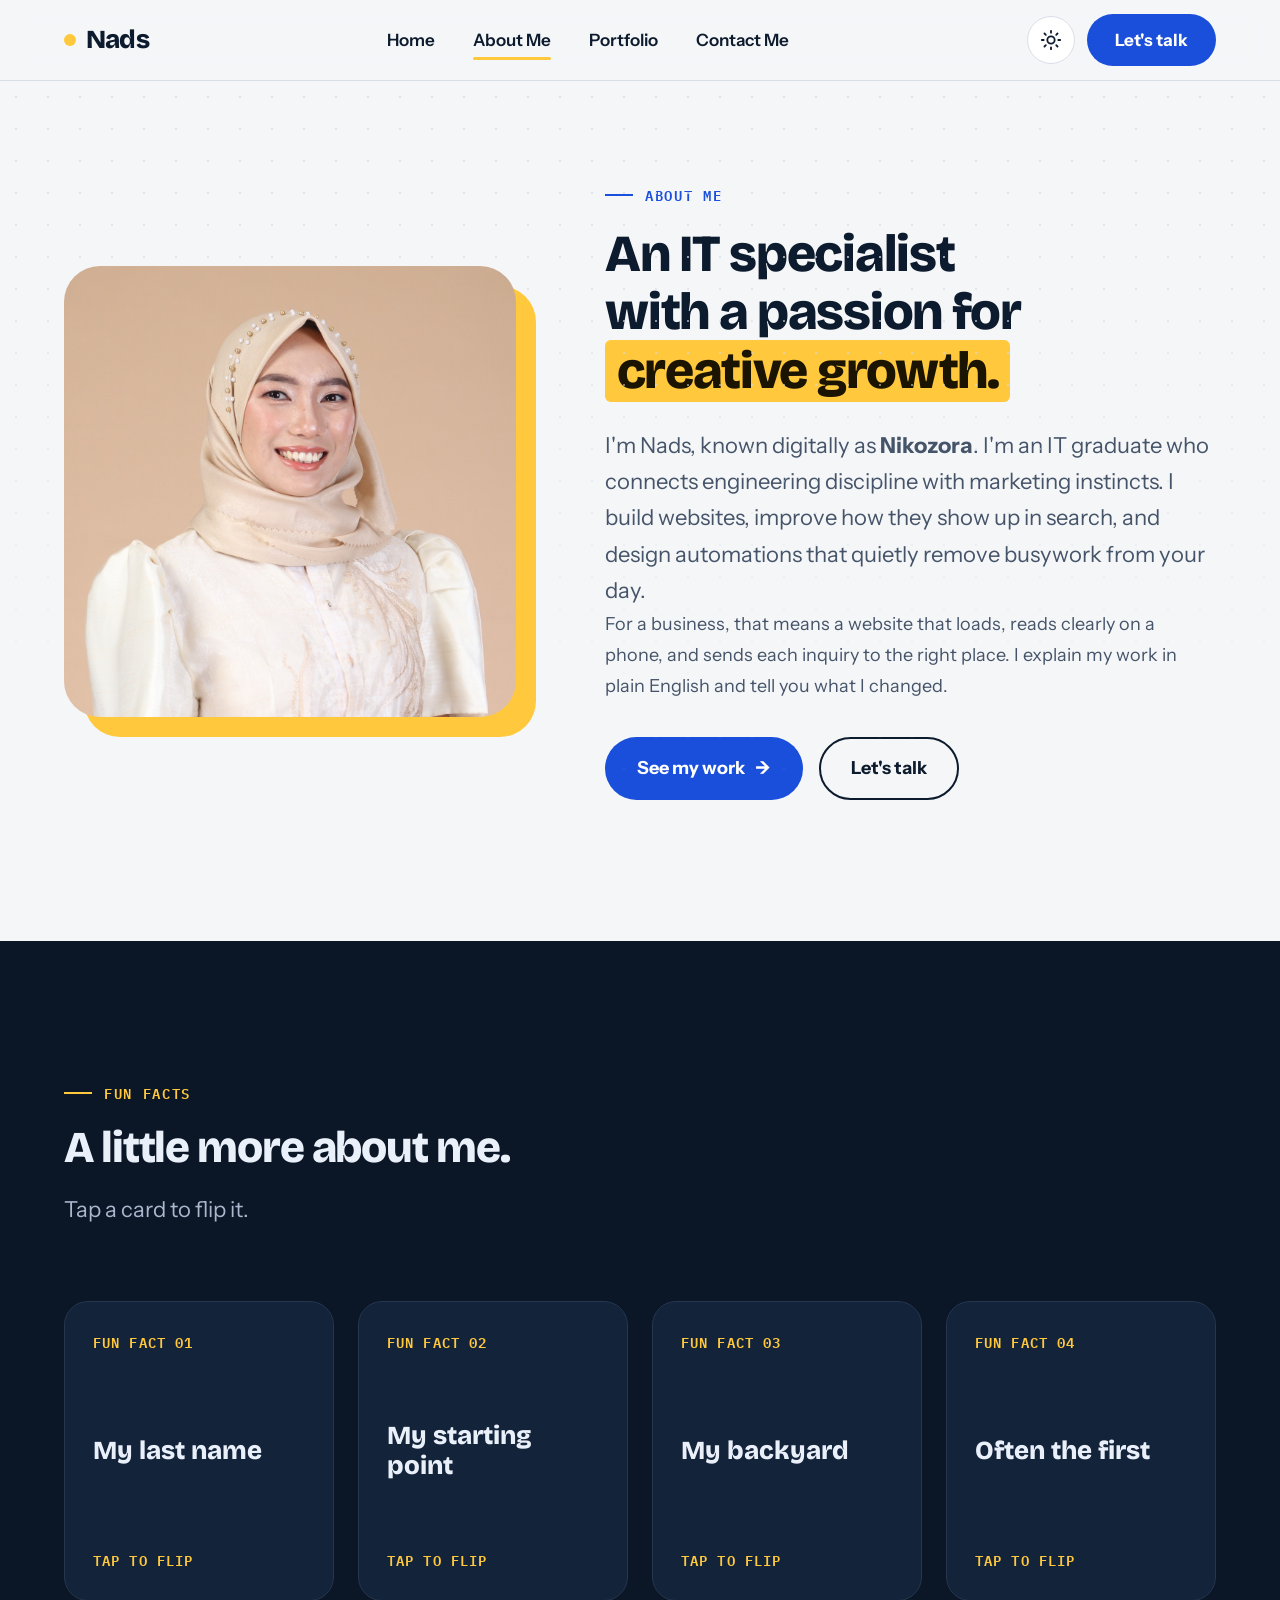
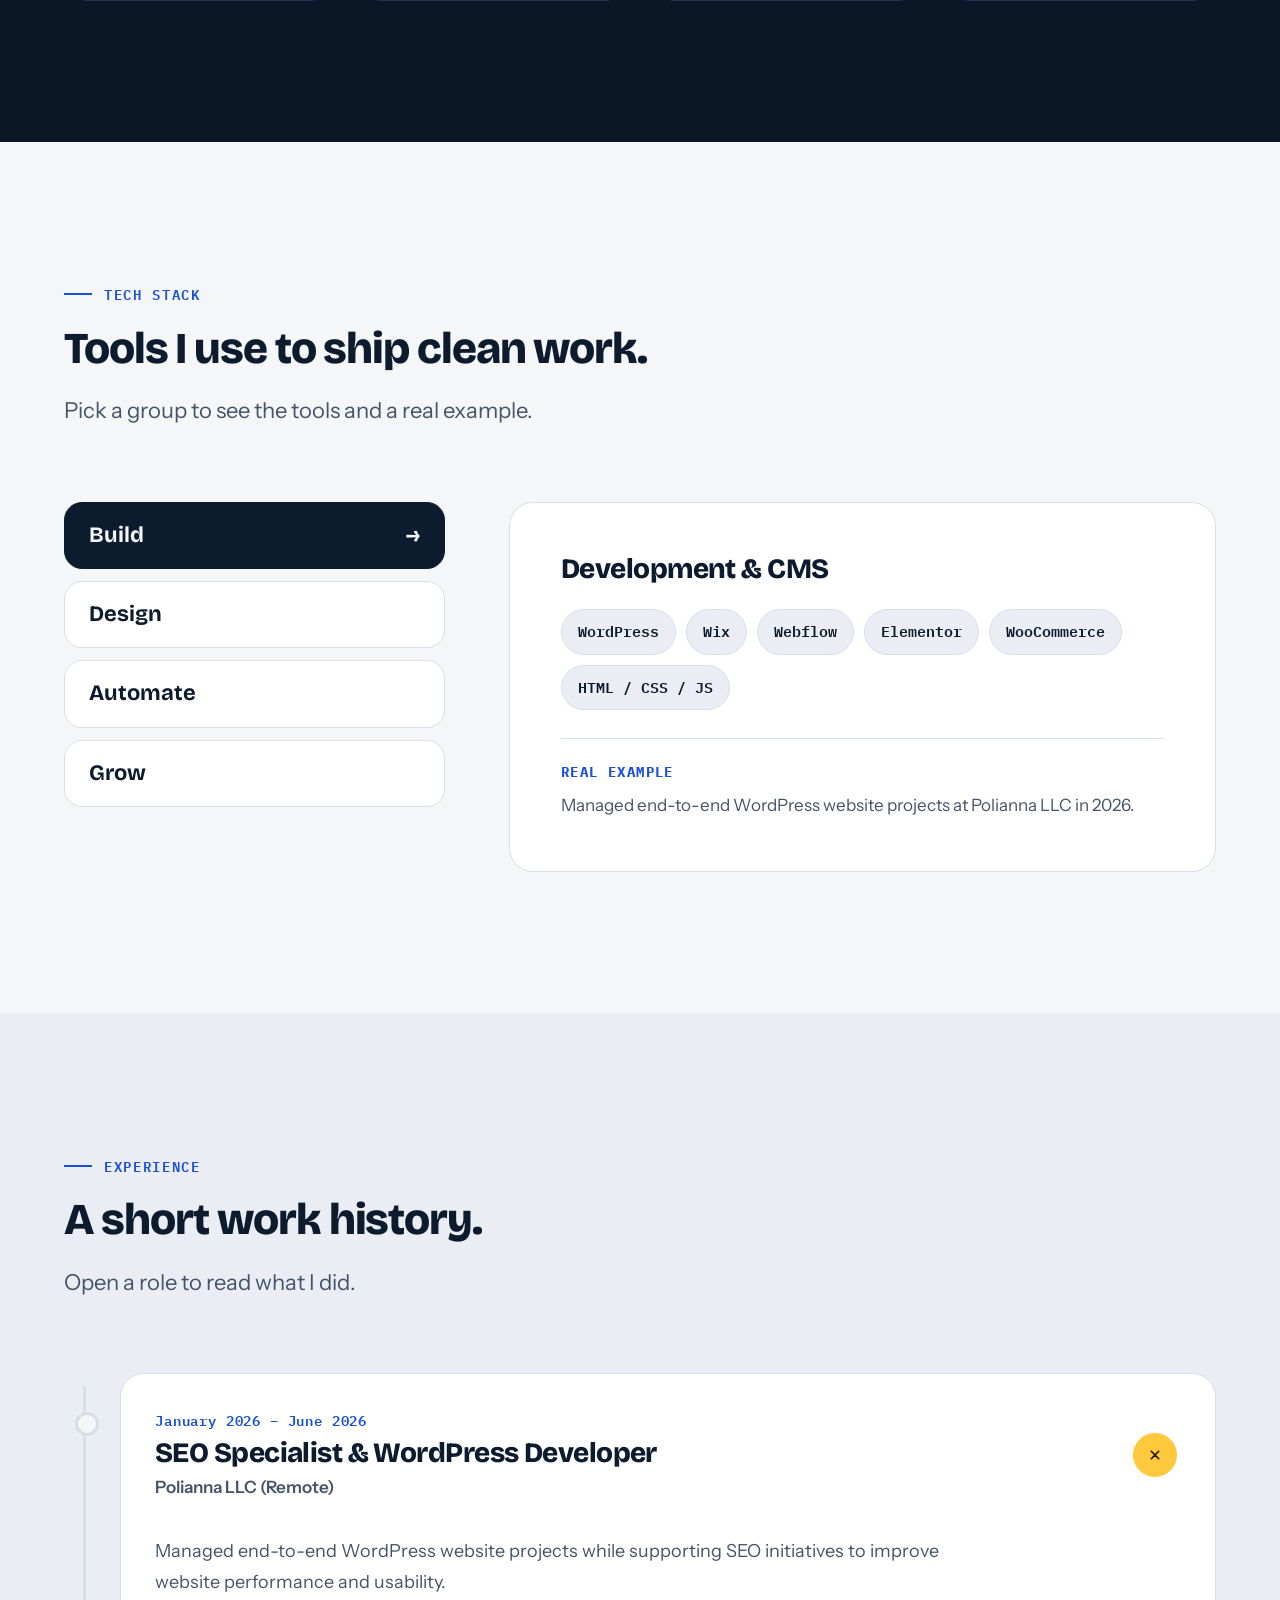
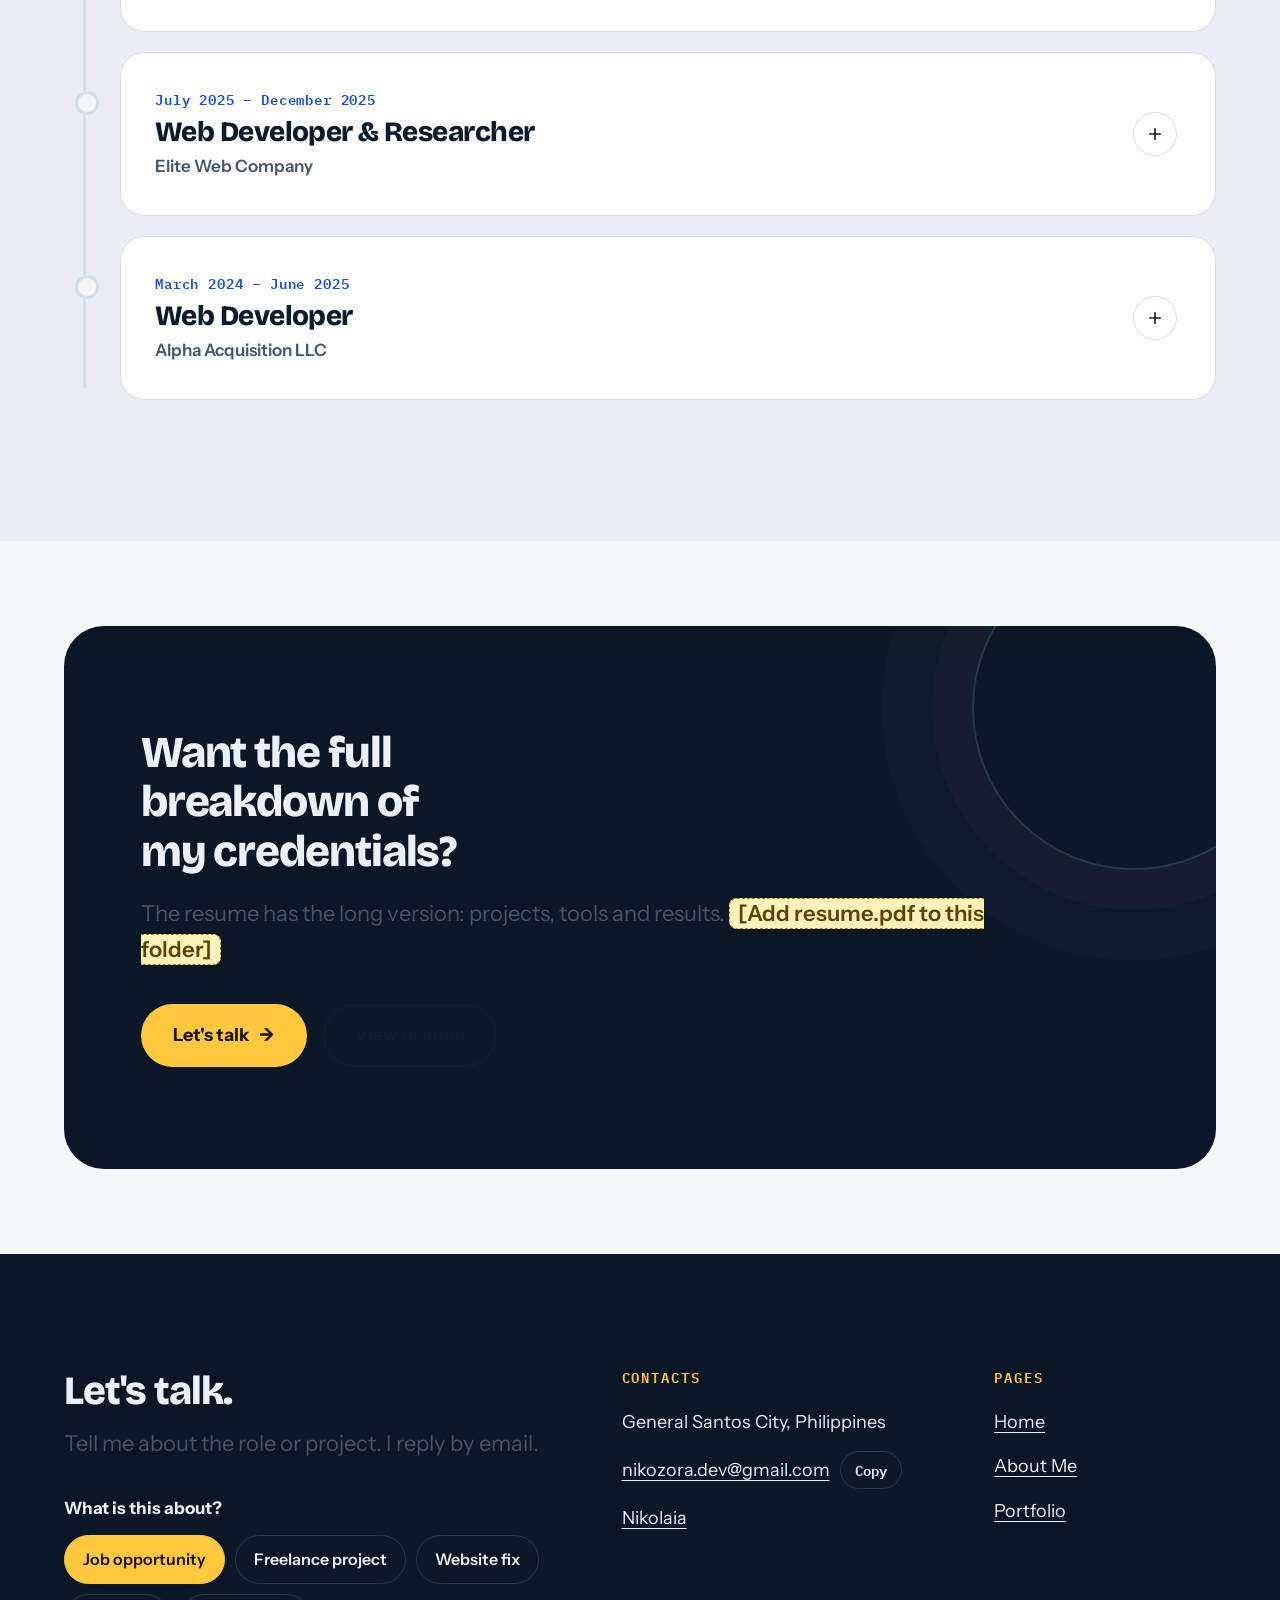
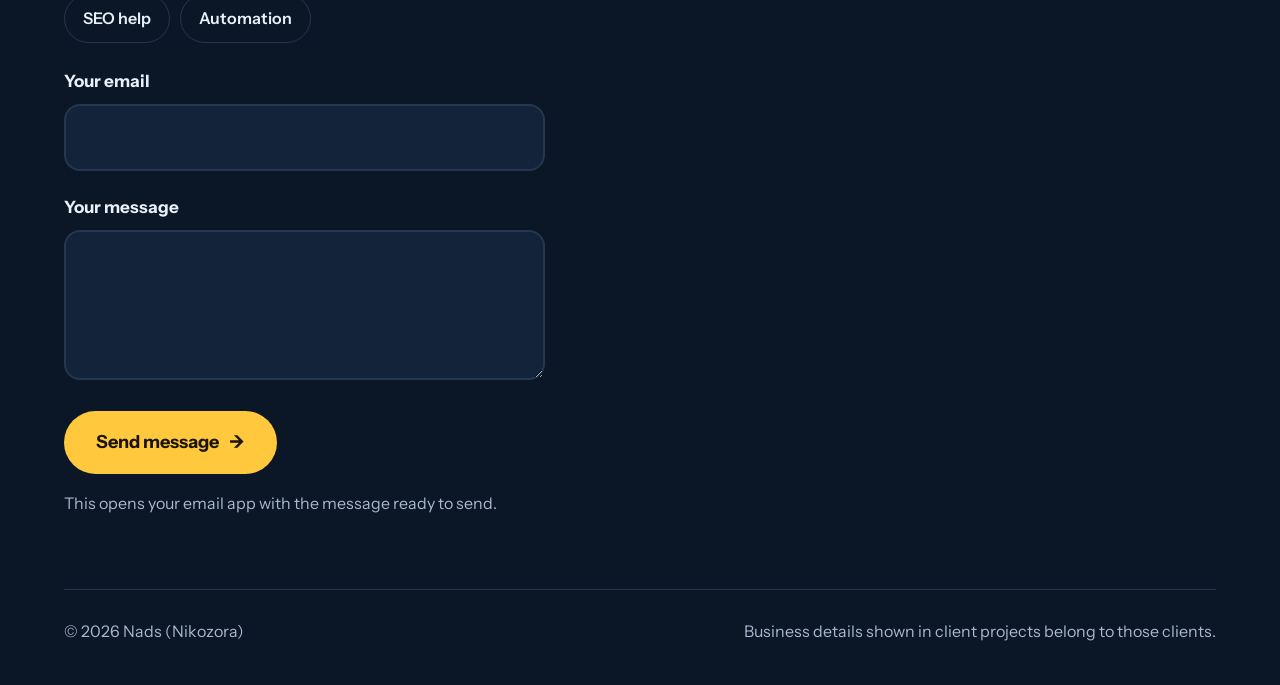
==== about.html @ 75375c37 "Prepare updated portfolio" ====
<!doctype html>
<html lang="en">
  <head>
    <meta charset="utf-8" />
    <meta name="viewport" content="width=device-width, initial-scale=1" />
    <title>About Nads (Nikozora) | IT Specialist, WordPress and SEO</title>
    <meta
      name="description"
      content="About Nads (Nikozora): an IT graduate from General Santos City, Philippines with experience in WordPress development, SEO and workflow automation."
    />
    <meta
      property="og:title"
      content="About Nads (Nikozora) | IT Specialist, WordPress and SEO"
    />
    <meta
      property="og:description"
      content="About Nads (Nikozora): an IT graduate from General Santos City, Philippines with experience in WordPress development, SEO and workflow automation."
    />
    <meta property="og:type" content="website" />
    <meta name="theme-color" content="#0B1626" />
    <link
      rel="icon"
      href="data:image/svg+xml,%3Csvg xmlns='http://www.w3.org/2000/svg' viewBox='0 0 64 64'%3E%3Crect width='64' height='64' rx='18' fill='%230B1626'/%3E%3Ccircle cx='32' cy='32' r='12' fill='%23FFC83D'/%3E%3C/svg%3E"
    />
    <link rel="preconnect" href="https://fonts.googleapis.com" />
    <link rel="preconnect" href="https://fonts.gstatic.com" crossorigin />
    <link
      rel="stylesheet"
      href="https://fonts.googleapis.com/css2?family=Bricolage+Grotesque:opsz,wght@12..96,600;12..96,800&family=IBM+Plex+Mono:wght@500;600&family=Instrument+Sans:wght@400;500;600;700&display=swap"
    />
    <link rel="stylesheet" href="styles.css" />
  </head>
  <body>
    <div id="progress" aria-hidden="true"></div>
    <a class="skip" href="#main">Skip to content</a>
    <header class="site">
      <div class="wrap nav">
        <a class="brand" href="index.html" aria-label="Nads, home"
          ><i aria-hidden="true"></i>Nads</a
        >
        <nav aria-label="Main">
          <ul id="menu">
            <li><a href="index.html">Home</a></li>
            <li><a href="about.html" aria-current="page">About Me</a></li>
            <li><a href="portfolio.html">Portfolio</a></li>
            <li><a href="#contact">Contact Me</a></li>
          </ul>
        </nav>
        <div class="nav-right">
          <button
            class="icon-btn"
            id="themeBtn"
            type="button"
            aria-label="Switch to dark theme"
          >
            <svg class="sun" viewBox="0 0 24 24" aria-hidden="true">
              <circle cx="12" cy="12" r="4" />
              <path
                d="M12 2v2M12 20v2M4.9 4.9l1.4 1.4M17.7 17.7l1.4 1.4M2 12h2M20 12h2M4.9 19.1l1.4-1.4M17.7 6.3l1.4-1.4"
              /></svg
            ><svg class="moon" viewBox="0 0 24 24" aria-hidden="true">
              <path d="M21 12.8A9 9 0 1111.2 3a7 7 0 009.8 9.8z" />
            </svg></button
          ><a class="btn btn-primary nav-cta" href="#contact">Let's talk</a
          ><button
            class="menu-btn"
            type="button"
            aria-expanded="false"
            aria-controls="menu"
          >
            Menu
          </button>
        </div>
      </div>
    </header>
    <main id="main">
      <section class="hero" style="padding-bottom: var(--section)">
        <div class="wrap about-grid">
          <div class="portrait-wrap" data-reveal>
            <div class="portrait">
              <img
                src="images/nads.JPG"
                alt="Portrait of Nads smiling"
                width="468"
                height="471"
              />
            </div>
          </div>
          <div>
            <p class="label">About me</p>
            <h1>
              An IT specialist with a passion for <mark>creative growth.</mark>
            </h1>
            <p class="lead" style="margin-top: 28px">
              I'm Nads, known digitally as <strong>Nikozora</strong>. I'm an IT
              graduate who connects engineering discipline with marketing
              instincts. I build websites, improve how they show up in search,
              and design automations that quietly remove busywork from your day.
            </p>
            <p style="color: var(--muted)">
              For a business, that means a website that loads, reads clearly on
              a phone, and sends each inquiry to the right place. I explain my
              work in plain English and tell you what I changed.
            </p>
            <div class="btn-row">
              <a class="btn btn-primary" href="portfolio.html"
                >See my work
                <span class="arr" aria-hidden="true">&rarr;</span></a
              ><a class="btn btn-ghost" href="#contact">Let's talk</a>
            </div>
          </div>
        </div>
      </section>

      <section class="night">
        <div class="wrap">
          <div class="sec-head" data-reveal>
            <p class="label">Fun facts</p>
            <h2>A little more about me.</h2>
            <p class="lead">Tap a card to flip it.</p>
          </div>
          <div class="flips">
            <button
              class="flip"
              type="button"
              aria-pressed="false"
              data-reveal
              data-delay="0"
            >
              <span class="flip-in"
                ><span class="face front"
                  ><em>Fun fact 01</em><strong>My last name</strong
                  ><em>Tap to flip</em></span
                ><span class="face back"
                  >Balyamin (<i>Bil-Yamin</i>) is an Arabic term meaning "on the
                  right." In my culture it stands for integrity, excellence and
                  a "right" approach to things.</span
                ></span
              ></button
            ><button
              class="flip"
              type="button"
              aria-pressed="false"
              data-reveal
              data-delay="90"
            >
              <span class="flip-in"
                ><span class="face front"
                  ><em>Fun fact 02</em><strong>My starting point</strong
                  ><em>Tap to flip</em></span
                ><span class="face back"
                  >I took the IT foundation I built and grew it on a global
                  stage, working with international companies.</span
                ></span
              ></button
            ><button
              class="flip"
              type="button"
              aria-pressed="false"
              data-reveal
              data-delay="180"
            >
              <span class="flip-in"
                ><span class="face front"
                  ><em>Fun fact 03</em><strong>My backyard</strong
                  ><em>Tap to flip</em></span
                ><span class="face back"
                  >I live in South Cotabato, right next to famous Lake Holon,
                  and I have never been there. I am so busy in the "digital
                  highlands" of development that I have not made the 1,756-meter
                  trek yet.</span
                ></span
              ></button
            ><button
              class="flip"
              type="button"
              aria-pressed="false"
              data-reveal
              data-delay="270"
            >
              <span class="flip-in"
                ><span class="face front"
                  ><em>Fun fact 04</em><strong>Often the first</strong
                  ><em>Tap to flip</em></span
                ><span class="face back"
                  >In several international companies I have worked with, I was
                  the first Muslim developer on the team.</span
                ></span
              >
            </button>
          </div>
        </div>
      </section>

      <section>
        <div class="wrap">
          <div class="sec-head" data-reveal>
            <p class="label">Tech stack</p>
            <h2>Tools I use to ship clean work.</h2>
            <p class="lead">
              Pick a group to see the tools and a real example.
            </p>
          </div>
          <div class="explorer" data-tabs data-reveal>
            <div
              class="tabs-v"
              role="tablist"
              aria-label="Skill groups"
              aria-orientation="vertical"
            >
              <button
                class="tab"
                role="tab"
                type="button"
                id="st0"
                aria-controls="sp0"
                aria-selected="true"
                tabindex="0"
              >
                Build<span class="arr" aria-hidden="true">&rarr;</span></button
              ><button
                class="tab"
                role="tab"
                type="button"
                id="st1"
                aria-controls="sp1"
                aria-selected="false"
                tabindex="-1"
              >
                Design<span class="arr" aria-hidden="true">&rarr;</span></button
              ><button
                class="tab"
                role="tab"
                type="button"
                id="st2"
                aria-controls="sp2"
                aria-selected="false"
                tabindex="-1"
              >
                Automate<span class="arr" aria-hidden="true"
                  >&rarr;</span
                ></button
              ><button
                class="tab"
                role="tab"
                type="button"
                id="st3"
                aria-controls="sp3"
                aria-selected="false"
                tabindex="-1"
              >
                Grow<span class="arr" aria-hidden="true">&rarr;</span>
              </button>
            </div>
            <div>
              <div
                class="tabpanel"
                role="tabpanel"
                id="sp0"
                aria-labelledby="st0"
              >
                <h3>Development &amp; CMS</h3>
                <ul class="chips">
                  <li>WordPress</li>
                  <li>Wix</li>
                  <li>Webflow</li>
                  <li>Elementor</li>
                  <li>WooCommerce</li>
                  <li>HTML / CSS / JS</li>
                </ul>
                <div class="eg">
                  <b>Real example</b>Managed end-to-end WordPress website
                  projects at Polianna LLC in 2026.
                </div>
              </div>
              <div
                class="tabpanel"
                role="tabpanel"
                id="sp1"
                aria-labelledby="st1"
                hidden
              >
                <h3>UI/UX &amp; Design</h3>
                <ul class="chips">
                  <li>Figma</li>
                  <li>Canva</li>
                  <li>FlutterFlow</li>
                  <li>Wireframing</li>
                  <li>Prototyping</li>
                  <li>Mobile-first design</li>
                </ul>
                <div class="eg">
                  <b>Real example</b>Designed a road-crash reporting app in
                  Figma.
                  <a href="portfolio.html#all">See it in my portfolio</a>.
                </div>
              </div>
              <div
                class="tabpanel"
                role="tabpanel"
                id="sp2"
                aria-labelledby="st2"
                hidden
              >
                <h3>Automation</h3>
                <ul class="chips">
                  <li>Workflow automation</li>
                  <li>Zapier</li>
                  <li>Make</li>
                  <li>n8n</li>
                  <li>Digital systems</li>
                  <li>AI-assisted workflows</li>
                </ul>
                <div class="eg">
                  <b>Real example</b>The CNC inventory and solid waste systems
                  are in my portfolio.
                  <a href="portfolio.html#automation">See them</a>.
                  <!-- <span class="ph"
                    >[Add one automation you set up, e.g. form to CRM to
                    email]</span -->
                  >
                </div>
              </div>
              <div
                class="tabpanel"
                role="tabpanel"
                id="sp3"
                aria-labelledby="st3"
                hidden
              >
                <h3>SEO &amp; Digital Marketing</h3>
                <ul class="chips">
                  <li>Local SEO</li>
                  <li>Technical on-page SEO</li>
                  <li>Keyword research</li>
                  <li>Google Business Profile</li>
                  <li>Google Search Console</li>
                  <li>Google Analytics</li>
                </ul>
                <div class="eg">
                  <b>Real example</b>Supported SEO work to improve website
                  performance and usability as SEO Specialist &amp; WordPress
                  Developer at Polianna LLC.
                </div>
              </div>
            </div>
          </div>
        </div>
      </section>

      <section class="soft">
        <div class="wrap">
          <div class="sec-head" data-reveal>
            <p class="label">Experience</p>
            <h2>A short work history.</h2>
            <p class="lead">Open a role to read what I did.</p>
          </div>
          <div class="tl" data-accordion="single">
            <div class="tl-fill"></div>
            <div class="job">
              <button
                class="job-btn"
                type="button"
                id="jb0"
                aria-expanded="true"
                aria-controls="jp0"
              >
                <span
                  ><span class="when">January 2026 &ndash; June 2026</span>
                  <h3>SEO Specialist &amp; WordPress Developer</h3>
                  <span class="co">Polianna LLC (Remote)</span></span
                ><span class="plus" aria-hidden="true"
                  ><svg viewBox="0 0 24 24"><path d="M12 5v14M5 12h14" /></svg
                ></span>
              </button>
              <div class="panel" id="jp0" role="region" aria-labelledby="jb0">
                <div>
                  <div class="panel-in">
                    <p>
                      Managed end-to-end WordPress website projects while
                      supporting SEO initiatives to improve website performance
                      and usability.
                    </p>
                  </div>
                </div>
              </div>
            </div>
            <div class="job">
              <button
                class="job-btn"
                type="button"
                id="jb1"
                aria-expanded="false"
                aria-controls="jp1"
              >
                <span
                  ><span class="when">July 2025 &ndash; December 2025</span>
                  <h3>Web Developer &amp; Researcher</h3>
                  <span class="co">Elite Web Company</span></span
                ><span class="plus" aria-hidden="true"
                  ><svg viewBox="0 0 24 24"><path d="M12 5v14M5 12h14" /></svg
                ></span>
              </button>
              <div class="panel" id="jp1" role="region" aria-labelledby="jb1">
                <div inert>
                  <div class="panel-in">
                    <p>
                      Supported website development projects while conducting
                      research to improve project quality and digital marketing
                      initiatives.
                    </p>
                  </div>
                </div>
              </div>
            </div>
            <div class="job">
              <button
                class="job-btn"
                type="button"
                id="jb2"
                aria-expanded="false"
                aria-controls="jp2"
              >
                <span
                  ><span class="when">March 2024 &ndash; June 2025</span>
                  <h3>Web Developer</h3>
                  <span class="co">Alpha Acquisition LLC</span></span
                ><span class="plus" aria-hidden="true"
                  ><svg viewBox="0 0 24 24"><path d="M12 5v14M5 12h14" /></svg
                ></span>
              </button>
              <div class="panel" id="jp2" role="region" aria-labelledby="jb2">
                <div inert>
                  <div class="panel-in">
                    <p>
                      Developed business websites for multiple clients while
                      improving website performance and streamlining content
                      management workflows.
                    </p>
                  </div>
                </div>
              </div>
            </div>
          </div>
        </div>
      </section>

      <section class="tight">
        <div class="wrap">
          <div class="cta" data-reveal>
            <h2>Want the full breakdown of my credentials?</h2>
            <p class="lead">
              The resume has the long version: projects, tools and results.
              <span class="ph">[Add resume.pdf to this folder]</span>
            </p>
            <div class="btn-row">
              <a class="btn btn-sun" href="#contact"
                >Let's talk
                <span class="arr" aria-hidden="true">&rarr;</span></a
              ><a class="btn btn-ghost" href="resume.pdf">View resume</a>
            </div>
          </div>
        </div>
      </section>
    </main>
    <footer class="site-footer" id="contact">
      <div class="wrap">
        <div class="foot-grid">
          <div>
            <h2>Let's talk.</h2>
            <p class="lead">
              Tell me about the role or project. I reply by email.
            </p>
            <form id="contactForm" novalidate>
              <fieldset>
                <legend>What is this about?</legend>
                <div class="choice">
                  <input
                    type="radio"
                    name="topic"
                    id="t0"
                    value="Job opportunity"
                    checked
                  /><label for="t0">Job opportunity</label
                  ><input
                    type="radio"
                    name="topic"
                    id="t1"
                    value="Freelance project"
                  /><label for="t1">Freelance project</label
                  ><input
                    type="radio"
                    name="topic"
                    id="t2"
                    value="Website fix"
                  /><label for="t2">Website fix</label
                  ><input
                    type="radio"
                    name="topic"
                    id="t3"
                    value="SEO help"
                  /><label for="t3">SEO help</label
                  ><input
                    type="radio"
                    name="topic"
                    id="t4"
                    value="Automation"
                  /><label for="t4">Automation</label>
                </div>
              </fieldset>
              <label class="f" for="email">Your email</label>
              <input
                id="email"
                name="email"
                type="email"
                autocomplete="email"
                required
              />
              <label class="f" for="msg">Your message</label>
              <textarea id="msg" name="msg" required></textarea>
              <button class="btn btn-sun" type="submit">
                Send message <span class="arr" aria-hidden="true">&rarr;</span>
              </button>
              <p
                class="form-note"
                id="formNote"
                role="status"
                aria-live="polite"
              >
                This opens your email app with the message ready to send.
              </p>
            </form>
          </div>
          <div>
            <h3>Contacts</h3>
            <ul>
              <li>General Santos City, Philippines</li>
              <li>
                <a href="mailto:nikozora.dev@gmail.com"
                  >nikozora.dev@gmail.com</a
                ><button class="copy-btn" id="copyEmail" type="button">
                  Copy
                </button>
              </li>
              <li>
                <a href="https://www.instagram.com/nikolaiaa_/">Nikolaia</a>
              </li>
            </ul>
          </div>
          <div>
            <h3>Pages</h3>
            <ul>
              <li><a href="index.html">Home</a></li>
              <li><a href="about.html">About Me</a></li>
              <li><a href="portfolio.html">Portfolio</a></li>
            </ul>
          </div>
        </div>
        <div class="copyright">
          <span>&copy; <span id="yr">2026</span> Nads (Nikozora)</span
          ><span
            >Business details shown in client projects belong to those
            clients.</span
          >
        </div>
      </div>
    </footer>
    <dialog id="projectDialog" aria-label="Project details">
      <button
        class="dlg-close"
        type="button"
        aria-label="Close project details"
      >
        &times;
      </button>
      <div id="dlgBody"></div>
    </dialog>
    <script src="main.js" defer></script>
  </body>
</html>
---- styles.css ----
/* Nads (Nikozora) portfolio, v2
   Concept: a lead's journey. Search, site, form, CRM, reply. The home hero lets you step through it,
   and the rest of the site is built around the same idea: calm paper-and-ink surfaces, one cobalt
   accent, a sun-yellow highlighter, and mono labels like a developer's notebook.
   Type: Bricolage Grotesque (display), Instrument Sans (body), IBM Plex Mono (labels).
   Smallest text is 14px, largest headline is 52px. Light and dark themes share one token set. */
:root{
  --bg:#F5F6F8; --surface:#FFFFFF; --surface-2:#EAEEF4;
  --ink:#0D1B2E; --muted:#455469; --line:#D8DEE8;
  --accent:#1A4FDB; --btn-bg:#1A4FDB; --btn-fg:#FFFFFF; --btn-hover:#103DB0;
  --sun:#FFC83D; --on-sun:#1A1400;
  --night:#0B1626; --night-2:#13233A; --on-night:#EAF0FA; --on-night-muted:#A9B8CE; --line-night:#26364F;
  --mint:#0F7A58;
  --ph-bg:#FFF1B8; --ph-line:#B8860B; --ph-ink:#5A4300;
  --display:"Bricolage Grotesque","Trebuchet MS",system-ui,sans-serif;
  --sans:"Instrument Sans",system-ui,-apple-system,"Segoe UI",Roboto,Arial,sans-serif;
  --mono:"IBM Plex Mono",ui-monospace,"SF Mono",Menlo,Consolas,monospace;
  --radius:24px; --max:1200px;
  --section:clamp(88px,11vw,144px);
  color-scheme:light;
}
@media (prefers-color-scheme:dark){
  :root:not([data-theme="light"]){
    --bg:#09111F; --surface:#101B2D; --surface-2:#172338;
    --ink:#EAF0FA; --muted:#A5B4CB; --line:#233248;
    --accent:#8FB0FF; --btn-bg:#8FB0FF; --btn-fg:#07101F; --btn-hover:#B7CCFF;
    --night:#050B15; --night-2:#0E1A2C; --line-night:#22324A;
    --mint:#46D1A0;
    color-scheme:dark;
  }
}
:root[data-theme="dark"]{
  --bg:#09111F; --surface:#101B2D; --surface-2:#172338;
  --ink:#EAF0FA; --muted:#A5B4CB; --line:#233248;
  --accent:#8FB0FF; --btn-bg:#8FB0FF; --btn-fg:#07101F; --btn-hover:#B7CCFF;
  --night:#050B15; --night-2:#0E1A2C; --line-night:#22324A;
  --mint:#46D1A0;
  color-scheme:dark;
}

*{box-sizing:border-box}
html{scroll-behavior:smooth;-webkit-text-size-adjust:100%}
body{margin:0;background:var(--bg);color:var(--ink);font-family:var(--sans);font-size:18px;line-height:1.7;overflow-x:hidden}
img,svg{max-width:100%;display:block}
a{color:var(--accent);text-underline-offset:4px}
a:hover{text-decoration-thickness:2px}
button{font:inherit;color:inherit}
:focus-visible{outline:3px solid var(--accent);outline-offset:3px;border-radius:8px}
.night :focus-visible,.site-footer :focus-visible{outline-color:var(--sun)}
.skip{position:absolute;left:-999px;top:8px;background:var(--ink);color:var(--bg);padding:12px 18px;border-radius:10px;z-index:200;font-size:16px}
.skip:focus{left:8px}
.wrap{max-width:var(--max);margin-inline:auto;padding-left:max(24px,env(safe-area-inset-left,0px));padding-right:max(24px,env(safe-area-inset-right,0px))}
section{padding-block:var(--section)}
.tight{padding-block:calc(var(--section)*.6)}
h1,h2,h3,h4{font-family:var(--display);line-height:1.12;margin:0;font-weight:800;letter-spacing:-.025em;text-wrap:balance}
h1{font-size:clamp(38px,6.2vw,52px)}
h2{font-size:clamp(30px,4.6vw,44px);margin-bottom:20px}
h3{font-size:clamp(22px,2.6vw,28px);letter-spacing:-.02em}
p{margin:0 0 20px}
mark{background:var(--sun);color:var(--on-sun);padding:0 .22em;border-radius:6px;-webkit-box-decoration-break:clone;box-decoration-break:clone}
.label{font-family:var(--mono);font-size:14px;font-weight:600;letter-spacing:.12em;text-transform:uppercase;color:var(--accent);margin:0 0 18px;display:flex;align-items:center;gap:12px}
.label::before{content:"";width:28px;height:2px;background:currentColor;display:block}
.night .label{color:var(--sun)}
.lead{font-size:clamp(19px,2.3vw,22px);line-height:1.65;color:var(--muted);max-width:58ch}
.night .lead{color:var(--on-night-muted)}
.small{font-size:16px;color:var(--muted)}
.sec-head{max-width:760px;margin-bottom:clamp(40px,6vw,72px)}
.night{background:var(--night);color:var(--on-night)}
.night h2,.night h3{color:var(--on-night)}
.soft{background:var(--surface-2)}

/* placeholders: yellow dashed boxes mark facts still needed from you */
.ph{background:var(--ph-bg);border:1.5px dashed var(--ph-line);border-radius:8px;padding:1px 8px;color:var(--ph-ink);font-weight:600}

/* scroll progress */
#progress{position:fixed;left:0;top:0;height:4px;width:100%;background:var(--sun);transform:scaleX(0);transform-origin:0 50%;z-index:300;pointer-events:none}

/* header */
header.site{position:sticky;top:env(safe-area-inset-top,0px);z-index:100;background:var(--bg);border-bottom:1px solid var(--line)}
@supports (background:color-mix(in srgb,red,blue)){
  header.site{background:color-mix(in srgb,var(--bg) 86%,transparent);backdrop-filter:saturate(1.4) blur(14px);-webkit-backdrop-filter:saturate(1.4) blur(14px)}
}
.nav{display:flex;align-items:center;justify-content:space-between;gap:20px;min-height:80px}
.brand{display:inline-flex;align-items:center;gap:10px;font-family:var(--display);font-weight:800;font-size:26px;color:var(--ink);text-decoration:none;letter-spacing:-.03em}
.brand i{width:12px;height:12px;border-radius:50%;background:var(--sun);display:block;box-shadow:0 0 0 0 rgba(255,200,61,.6);animation:pulse 2.6s infinite}
@keyframes pulse{0%{box-shadow:0 0 0 0 rgba(255,200,61,.55)}70%{box-shadow:0 0 0 12px rgba(255,200,61,0)}100%{box-shadow:0 0 0 0 rgba(255,200,61,0)}}
.nav ul{display:flex;gap:6px;list-style:none;margin:0;padding:0}
.nav ul a{position:relative;display:block;padding:10px 16px;color:var(--ink);text-decoration:none;font-size:17px;font-weight:600}
.nav ul a::after{content:"";position:absolute;left:16px;right:16px;bottom:4px;height:3px;border-radius:3px;background:var(--sun);transform:scaleX(0);transform-origin:left;transition:transform .25s ease}
.nav ul a:hover::after,.nav ul a[aria-current="page"]::after{transform:scaleX(1)}
.nav-right{display:flex;align-items:center;gap:12px}
.icon-btn{width:48px;height:48px;border-radius:50%;border:1.5px solid var(--line);background:var(--surface);cursor:pointer;display:inline-grid;place-items:center;transition:transform .2s ease,border-color .2s ease}
.icon-btn:hover{border-color:var(--accent);transform:rotate(14deg)}
.icon-btn svg{width:22px;height:22px;stroke:var(--ink);fill:none;stroke-width:2;stroke-linecap:round;stroke-linejoin:round}
.icon-btn .moon{display:none}
:root[data-theme="dark"] .icon-btn .sun{display:none}
:root[data-theme="dark"] .icon-btn .moon{display:block}
.menu-btn{display:none;min-height:48px;padding:0 18px;border-radius:12px;border:1.5px solid var(--line);background:var(--surface);font-weight:700;cursor:pointer}

/* buttons */
.btn{display:inline-flex;align-items:center;justify-content:center;gap:10px;min-height:56px;padding:14px 30px;border-radius:999px;font-size:18px;font-weight:700;text-decoration:none;border:2px solid transparent;cursor:pointer;transition:transform .2s ease,background .2s ease,box-shadow .2s ease}
.btn .arr{display:inline-block;transition:transform .2s ease}
.btn:hover .arr{transform:translateX(5px)}
.btn:hover{transform:translateY(-2px)}
.btn-primary{background:var(--btn-bg);color:var(--btn-fg)}
.btn-primary:hover{background:var(--btn-hover);color:var(--btn-fg);box-shadow:0 12px 28px -14px var(--btn-bg)}
.btn-ghost{background:transparent;color:var(--ink);border-color:var(--ink)}
.btn-ghost:hover{background:var(--ink);color:var(--bg)}
.btn-sun{background:var(--sun);color:var(--on-sun)}
.btn-sun:hover{background:#FFD968;color:var(--on-sun);box-shadow:0 12px 28px -14px var(--sun)}
.night .btn-ghost{color:var(--on-night);border-color:var(--on-night)}
.night .btn-ghost:hover{background:var(--on-night);color:var(--night)}
.btn-row{display:flex;flex-wrap:wrap;gap:16px;margin-top:36px}
.link-arrow{font-weight:700;text-decoration:none;display:inline-flex;gap:8px;align-items:center}
.link-arrow .arr{transition:transform .2s ease}
.link-arrow:hover .arr{transform:translateX(5px)}

/* reveal on scroll: only elements below the fold at load start hidden */
.rv{opacity:0;transform:translateY(32px);transition:opacity .8s cubic-bezier(.2,.7,.2,1),transform .8s cubic-bezier(.2,.7,.2,1);transition-delay:var(--d,0ms)}
.rv.in{opacity:1;transform:none}

/* hero */
.hero{position:relative;padding-block:clamp(56px,8vw,104px) clamp(72px,9vw,120px);overflow:hidden}
.hero::before{content:"";position:absolute;inset:0;background-image:radial-gradient(var(--line) 1.4px,transparent 1.4px);background-size:32px 32px;-webkit-mask-image:linear-gradient(180deg,#000 0%,transparent 85%);mask-image:linear-gradient(180deg,#000 0%,transparent 85%);opacity:.9;pointer-events:none}
.hero-grid{position:relative;display:grid;grid-template-columns:minmax(0,1.02fr) minmax(0,.98fr);gap:clamp(40px,6vw,88px);align-items:center}
.hero h1{margin-bottom:28px}
.typed-line{font-size:clamp(20px,2.6vw,24px);font-weight:600;margin-bottom:24px;min-height:1.6em}
.typed{color:var(--accent);font-family:var(--mono);font-weight:600;font-size:.92em}
.caret{display:inline-block;width:3px;height:1.1em;background:var(--sun);margin-left:3px;vertical-align:-.18em;animation:blink 1s steps(1) infinite}
@keyframes blink{50%{opacity:0}}
.hero .lead{margin-bottom:0}
.here{display:inline-flex;align-items:center;gap:10px;margin-top:32px;font-family:var(--mono);font-size:14px;font-weight:600;letter-spacing:.06em;color:var(--muted)}
.here b{width:10px;height:10px;border-radius:50%;background:var(--mint);display:block;animation:pulse 2.6s infinite}

/* inquiry flow widget */
.flow{background:var(--night);color:var(--on-night);border-radius:32px;padding:clamp(24px,3.4vw,40px);border:1px solid var(--line-night);box-shadow:0 40px 80px -48px rgba(10,20,40,.7)}
.flow-top{display:flex;align-items:center;justify-content:space-between;gap:12px;margin-bottom:28px}
.flow-top span{font-family:var(--mono);font-size:14px;letter-spacing:.08em;text-transform:uppercase;color:var(--on-night-muted)}
.flow-ctl{min-height:40px;padding:0 16px;border-radius:999px;border:1.5px solid var(--line-night);background:transparent;color:var(--on-night);font-size:14px;font-weight:700;cursor:pointer;font-family:var(--mono)}
.flow-ctl:hover{border-color:var(--sun)}
.track{position:relative;display:grid;grid-template-columns:repeat(5,minmax(0,1fr));margin-bottom:32px}
.track::before{content:"";position:absolute;left:10%;right:10%;top:27px;height:4px;border-radius:4px;background:var(--line-night)}
.track-fill{position:absolute;left:10%;top:27px;height:4px;border-radius:4px;background:var(--sun);width:0;transition:width .7s cubic-bezier(.3,.7,.2,1)}
.packet{position:absolute;top:19px;left:10%;width:20px;height:20px;margin-left:-10px;border-radius:50%;background:var(--sun);box-shadow:0 0 0 6px rgba(255,200,61,.22);transition:left .7s cubic-bezier(.3,.7,.2,1);z-index:2}
.node{position:relative;z-index:1;display:flex;flex-direction:column;align-items:center;gap:10px;background:none;border:0;padding:0;cursor:pointer;color:var(--on-night-muted);font-family:var(--mono);font-size:14px;font-weight:600}
.node .dot{width:54px;height:54px;border-radius:50%;background:var(--night-2);border:2px solid var(--line-night);display:grid;place-items:center;transition:border-color .3s,background .3s,transform .3s}
.node .dot svg{width:24px;height:24px;stroke:var(--on-night);fill:none;stroke-width:1.8;stroke-linecap:round;stroke-linejoin:round}
.node:hover .dot{transform:translateY(-3px);border-color:var(--sun)}
.node[aria-selected="true"]{color:var(--sun)}
.node[aria-selected="true"] .dot{border-color:var(--sun);background:#1D3050}
.node.done .dot{border-color:var(--sun)}
.flow-panel{min-height:210px}
.flow-panel .step{animation:rise .5s cubic-bezier(.2,.7,.2,1)}
@keyframes rise{from{opacity:0;transform:translateY(14px)}to{opacity:1;transform:none}}
.flow-panel h3{font-size:clamp(24px,3vw,30px);margin-bottom:12px;color:var(--on-night)}
.flow-panel p{color:var(--on-night-muted);font-size:18px;margin-bottom:18px}
.chips{display:flex;flex-wrap:wrap;gap:10px;list-style:none;margin:0;padding:0}
.chips li{font-family:var(--mono);font-size:14px;font-weight:600;padding:7px 14px;border-radius:999px;background:var(--surface-2);color:var(--ink);border:1px solid var(--line)}
.flow .chips li,.night .chips li{background:var(--night-2);color:var(--on-night);border-color:var(--line-night)}

/* tool marquee */
.marquee{border-block:1px solid var(--line);background:var(--surface);overflow:hidden;padding-block:30px}
.marquee-track{display:flex;gap:0;width:max-content;animation:slide 48s linear infinite}
.marquee:hover .marquee-track,.marquee:focus-within .marquee-track{animation-play-state:paused}
.marquee span{font-family:var(--display);font-size:clamp(22px,3vw,30px);font-weight:700;color:var(--muted);white-space:nowrap;display:inline-flex;align-items:center;gap:56px;margin-right:56px}
.marquee span::after{content:"";width:10px;height:10px;border-radius:50%;background:var(--sun)}
@keyframes slide{to{transform:translateX(-50%)}}

/* stats */
.stats{display:grid;grid-template-columns:repeat(4,minmax(0,1fr))}
.stat{padding:12px clamp(20px,3vw,40px);border-left:1px solid var(--line)}
.stat:first-child{border-left:0;padding-left:0}
.stat b{display:block;font-family:var(--display);font-size:52px;line-height:1;font-weight:800;letter-spacing:-.04em;margin-bottom:10px}
.stat span{font-size:17px;color:var(--muted)}

/* service rows */
.rows{border-top:1px solid var(--line)}
.row{border-bottom:1px solid var(--line)}
.row-btn{width:100%;display:grid;grid-template-columns:72px minmax(0,1fr) 56px;align-items:center;gap:16px;background:none;border:0;padding:clamp(28px,4vw,44px) 0;text-align:left;cursor:pointer}
.row-btn .n{font-family:var(--mono);font-size:15px;font-weight:600;color:var(--accent)}
.row-btn h3{font-size:clamp(26px,3.8vw,40px);transition:transform .25s ease,color .25s ease}
.row-btn:hover h3{transform:translateX(8px);color:var(--accent)}
.row-btn .plus{width:48px;height:48px;border-radius:50%;border:1.5px solid var(--line);display:grid;place-items:center;transition:transform .3s,background .3s,border-color .3s;justify-self:end}
.row-btn .plus svg{width:20px;height:20px;stroke:var(--ink);stroke-width:2.2;fill:none;stroke-linecap:round}
.row-btn[aria-expanded="true"] .plus{transform:rotate(45deg);background:var(--sun);border-color:var(--sun)}
.row-btn[aria-expanded="true"] .plus svg{stroke:var(--on-sun)}
.panel{display:grid;grid-template-rows:0fr;transition:grid-template-rows .45s cubic-bezier(.3,.7,.2,1)}
.panel.open{grid-template-rows:1fr}
.panel>div{overflow:hidden;min-height:0}
.panel-in{padding:0 0 clamp(32px,4vw,48px) 88px;max-width:880px}
.panel-in p{color:var(--muted);font-size:19px;margin-bottom:24px}

/* project cards */
.grid-3{display:grid;grid-template-columns:repeat(3,minmax(0,1fr));gap:clamp(24px,3vw,40px)}
.card{position:relative;background:var(--surface);border:1px solid var(--line);border-radius:var(--radius);overflow:hidden;display:flex;flex-direction:column;min-width:0;transition:box-shadow .3s ease,border-color .3s ease;transform-style:preserve-3d;will-change:transform}
.card:hover{border-color:var(--accent);box-shadow:0 30px 60px -36px rgba(14,30,60,.5)}
.card .body{padding:clamp(24px,2.6vw,34px);display:flex;flex-direction:column;gap:8px;flex:1}
.meta{font-family:var(--mono);font-size:14px;font-weight:600;letter-spacing:.08em;text-transform:uppercase;color:var(--muted)}
.card h3{font-size:clamp(22px,2.2vw,26px)}
.card p{font-size:17px;color:var(--muted);margin:6px 0 10px}
.card .foot{margin-top:auto;padding-top:10px}
.thumb{position:relative;aspect-ratio:3/2;background:var(--surface-2);overflow:hidden;border-bottom:1px solid var(--line)}
.thumb .alt{position:absolute;inset:0;display:grid;place-items:center;text-align:center;padding:20px;font-size:16px}
.thumb img{position:absolute;inset:0;width:100%;height:100%;object-fit:cover;object-position:top;transition:transform .7s cubic-bezier(.2,.7,.2,1)}
.card:hover .thumb img{transform:scale(1.05)}
.thumb.phone{background:#F1E6D9}
.thumb.phone img{object-fit:contain;object-position:center;padding:16px}
:root[data-theme="dark"] .thumb.phone{background:#1C2A40}
.stretch::after{content:"";position:absolute;inset:0;z-index:2;border-radius:var(--radius)}
.open-btn{background:none;border:0;padding:0;font-weight:700;color:var(--accent);cursor:pointer;display:inline-flex;gap:8px;align-items:center;font-size:17px}
.open-btn .arr{transition:transform .2s ease}
.card:hover .open-btn .arr{transform:translateX(5px)}

/* process */
.proc{display:grid;grid-template-columns:minmax(0,.8fr) minmax(0,1.2fr);gap:clamp(40px,7vw,104px);align-items:start}
.proc-head{position:sticky;top:120px}
.steps{list-style:none;margin:0;padding:0;counter-reset:s;display:grid;gap:0}
.steps li{counter-increment:s;position:relative;padding:36px 0 36px 96px;border-top:1px solid var(--line-night);opacity:.5;transition:opacity .4s ease}
.steps li:last-child{border-bottom:1px solid var(--line-night)}
.steps li::before{content:counter(s,decimal-leading-zero);position:absolute;left:0;top:32px;width:60px;height:60px;border-radius:50%;border:2px solid var(--line-night);display:grid;place-items:center;font-family:var(--mono);font-size:16px;font-weight:600;color:var(--on-night-muted);transition:background .4s,border-color .4s,color .4s,transform .4s}
.steps li.on{opacity:1}
.steps li.on::before{background:var(--sun);border-color:var(--sun);color:var(--on-sun);transform:scale(1.08)}
.steps h3{font-size:28px;margin-bottom:10px}
.steps p{margin:0;color:var(--on-night-muted);font-size:18px}

/* experience timeline */
.tl{position:relative;padding-left:56px;display:grid;gap:20px}
.tl::before{content:"";position:absolute;left:19px;top:12px;bottom:12px;width:3px;background:var(--line);border-radius:3px}
.tl-fill{position:absolute;left:19px;top:12px;width:3px;background:var(--accent);border-radius:3px;height:0}
.job{position:relative;background:var(--surface);border:1px solid var(--line);border-radius:var(--radius)}
.job::before{content:"";position:absolute;left:-46px;top:38px;width:18px;height:18px;border-radius:50%;background:var(--bg);border:3px solid var(--line);transition:background .3s,border-color .3s}
.job.on::before{background:var(--sun);border-color:var(--accent)}
.job-btn{width:100%;display:grid;grid-template-columns:minmax(0,1fr) 48px;gap:16px;align-items:center;text-align:left;background:none;border:0;padding:clamp(24px,3vw,34px);cursor:pointer}
.job-btn .when{font-family:var(--mono);font-size:14px;font-weight:600;letter-spacing:.06em;color:var(--accent);margin-bottom:6px;display:block}
.job-btn h3{font-size:clamp(22px,2.6vw,28px)}
.job-btn .co{font-weight:600;color:var(--muted);font-size:17px;display:block;margin-top:4px}
.job-btn .plus{width:44px;height:44px;border-radius:50%;border:1.5px solid var(--line);display:grid;place-items:center;transition:transform .3s,background .3s}
.job-btn .plus svg{width:18px;height:18px;stroke:var(--ink);stroke-width:2.2;fill:none;stroke-linecap:round}
.job-btn[aria-expanded="true"] .plus{transform:rotate(45deg);background:var(--sun);border-color:var(--sun)}
.job-btn[aria-expanded="true"] .plus svg{stroke:var(--on-sun)}
.job .panel-in{padding:0 clamp(24px,3vw,34px) clamp(24px,3vw,34px)}
.job .panel-in p{margin:0;font-size:18px}

/* about */
.about-grid{display:grid;grid-template-columns:minmax(0,.85fr) minmax(0,1.15fr);gap:clamp(48px,7vw,104px);align-items:center}
.portrait-wrap{position:relative;max-width:480px}
.portrait-wrap::before{content:"";position:absolute;inset:20px -20px -20px 20px;background:var(--sun);border-radius:36px;z-index:0;transition:transform .5s ease}
.portrait-wrap:hover::before{transform:translate(8px,8px)}
.portrait{position:relative;z-index:1;border-radius:36px;overflow:hidden;aspect-ratio:1/1;background:#E6B99B}
.portrait img{width:100%;height:100%;object-fit:cover}
.flips{display:grid;grid-template-columns:repeat(4,minmax(0,1fr));gap:24px}
.flip{perspective:1200px;background:none;border:0;padding:0;cursor:pointer;text-align:left;min-height:300px;display:block;width:100%}
.flip-in{position:relative;display:block;height:100%;min-height:300px;transition:transform .7s cubic-bezier(.3,.7,.2,1);transform-style:preserve-3d}
.flip.on .flip-in{transform:rotateY(180deg)}
.face{position:absolute;inset:0;display:flex;flex-direction:column;justify-content:space-between;gap:16px;padding:28px;border-radius:var(--radius);backface-visibility:hidden;-webkit-backface-visibility:hidden}
.face.front{background:var(--night-2);border:1px solid var(--line-night);color:var(--on-night)}
.face.front strong{font-family:var(--display);font-size:26px;line-height:1.15;font-weight:800}
.face.front em{font-style:normal;font-family:var(--mono);font-size:14px;font-weight:600;color:var(--sun);letter-spacing:.08em;text-transform:uppercase}
.face.back{background:var(--sun);color:var(--on-sun);transform:rotateY(180deg);font-size:17px;line-height:1.55;justify-content:center}
.explorer{display:grid;grid-template-columns:minmax(0,.7fr) minmax(0,1.3fr);gap:clamp(32px,5vw,72px);align-items:start}
.tabs-v{display:grid;gap:12px}
.tab{display:flex;align-items:center;justify-content:space-between;gap:12px;text-align:left;min-height:64px;padding:14px 24px;border-radius:18px;border:1.5px solid var(--line);background:var(--surface);cursor:pointer;font-family:var(--display);font-size:22px;font-weight:700;transition:transform .2s,border-color .2s,background .2s}
.tab:hover{transform:translateX(6px);border-color:var(--accent)}
.tab[aria-selected="true"]{background:var(--ink);color:var(--bg);border-color:var(--ink)}
.tab .arr{opacity:0;transition:opacity .2s}
.tab[aria-selected="true"] .arr{opacity:1}
.tabpanel{background:var(--surface);border:1px solid var(--line);border-radius:var(--radius);padding:clamp(28px,4vw,52px);animation:rise .5s cubic-bezier(.2,.7,.2,1)}
.tabpanel[hidden]{display:none}
.tabpanel h3{margin-bottom:24px}
.tabpanel .chips{margin-bottom:28px}
.tabpanel .chips li{font-size:15px;padding:9px 16px}
.eg{border-top:1px solid var(--line);padding-top:22px;color:var(--muted);font-size:17px}
.eg b{display:block;font-family:var(--mono);font-size:14px;letter-spacing:.1em;text-transform:uppercase;color:var(--accent);margin-bottom:6px}

/* portfolio */
.page-head{padding-block:clamp(64px,9vw,120px) clamp(32px,4vw,56px)}
.page-head h1{margin-bottom:24px;max-width:16ch}
.case-tabs{display:flex;flex-wrap:wrap;gap:12px;margin-bottom:32px}
.pill{min-height:52px;padding:0 24px;border-radius:999px;border:1.5px solid var(--line);background:var(--surface);cursor:pointer;font-weight:700;font-size:17px;transition:background .2s,color .2s,border-color .2s,transform .2s}
.pill:hover{border-color:var(--accent);transform:translateY(-2px)}
.pill[aria-selected="true"],.pill[aria-pressed="true"]{background:var(--ink);color:var(--bg);border-color:var(--ink)}
.case{background:var(--surface);border:1px solid var(--line);border-radius:32px;overflow:hidden;animation:rise .55s cubic-bezier(.2,.7,.2,1)}
.case[hidden]{display:none}
.case-top{display:grid;grid-template-columns:minmax(0,1.05fr) minmax(0,.95fr)}
.case-top .thumb{aspect-ratio:auto;min-height:340px;border-bottom:0;border-right:1px solid var(--line)}
.case-head{padding:clamp(28px,4vw,56px)}
.case-head p{color:var(--muted)}
.tags{display:flex;flex-wrap:wrap;gap:10px;margin:20px 0}
.tag{font-family:var(--mono);font-size:14px;font-weight:600;padding:6px 14px;border-radius:999px;background:var(--surface-2);border:1px solid var(--line)}
.case-grid{display:grid;grid-template-columns:repeat(2,minmax(0,1fr));border-top:1px solid var(--line)}
.case-grid>div{padding:clamp(24px,3.4vw,44px)}
.case-grid>div:nth-child(odd){border-right:1px solid var(--line)}
.case-grid>div:nth-child(n+3){border-top:1px solid var(--line)}
.case-grid h4{font-family:var(--mono);font-size:14px;letter-spacing:.1em;text-transform:uppercase;color:var(--accent);margin-bottom:12px;font-weight:600}
.case-grid p{margin:0;font-size:18px}
.case-foot{padding:24px clamp(28px,4vw,56px);border-top:1px solid var(--line);display:flex;flex-wrap:wrap;gap:12px 28px;align-items:center;justify-content:space-between;background:var(--surface-2)}
.filters{display:flex;flex-wrap:wrap;gap:12px;margin-bottom:40px}
.grid-3 .card[hidden]{display:none}
.card.is-out{opacity:0;transform:scale(.94)}
.card{transition:opacity .25s ease,transform .25s ease,box-shadow .3s ease,border-color .3s ease}
.seo-box{border:2px dashed var(--ph-line);background:var(--ph-bg);color:var(--ph-ink);border-radius:var(--radius);padding:clamp(28px,4vw,48px);font-weight:600;font-size:19px}

/* dialog */
dialog{border:0;padding:0;border-radius:32px;width:min(980px,calc(100vw - 32px));max-height:calc(100vh - 48px);background:var(--surface);color:var(--ink);overflow:auto;box-shadow:0 60px 120px -40px rgba(0,0,0,.6)}
dialog[open]{animation:pop .4s cubic-bezier(.2,.8,.2,1)}
dialog::backdrop{background:rgba(5,11,21,.72);backdrop-filter:blur(4px)}
@keyframes pop{from{opacity:0;transform:translateY(24px) scale(.97)}to{opacity:1;transform:none}}
.dlg-body{display:grid;grid-template-columns:minmax(0,1fr) minmax(0,1fr)}
.dlg-body .thumb{aspect-ratio:auto;min-height:380px;border-bottom:0;border-right:1px solid var(--line)}
.dlg-info{padding:clamp(28px,4vw,52px)}
.dlg-info h3{font-size:clamp(26px,3vw,34px);margin-bottom:16px}
.dlg-info dl{margin:24px 0 0;display:grid;gap:16px}
.dlg-info dt{font-family:var(--mono);font-size:14px;font-weight:600;letter-spacing:.1em;text-transform:uppercase;color:var(--accent)}
.dlg-info dd{margin:4px 0 0}
.dlg-close{position:absolute;right:16px;top:16px;z-index:5;width:48px;height:48px;border-radius:50%;border:0;background:var(--sun);color:var(--on-sun);font-size:24px;font-weight:700;cursor:pointer;line-height:1}
.dlg-close:hover{transform:rotate(90deg)}
.dlg-close{transition:transform .25s}

/* cta */
.cta{background:var(--night);color:var(--on-night);border-radius:40px;padding:clamp(48px,8vw,104px) clamp(28px,6vw,88px);position:relative;overflow:hidden}
.cta::after{content:"";position:absolute;right:-80px;top:-80px;width:320px;height:320px;border-radius:50%;border:2px solid var(--line-night);box-shadow:0 0 0 40px rgba(255,255,255,.02),0 0 0 90px rgba(255,255,255,.015);animation:spin 40s linear infinite}
@keyframes spin{to{transform:rotate(360deg)}}
.cta h2{color:var(--on-night);max-width:16ch;position:relative}
.cta .lead{position:relative}
.cta .btn-row{position:relative}

/* footer */
.site-footer{background:var(--night);color:var(--on-night);padding-block:clamp(72px,9vw,120px) 40px;margin-top:0}
.nav-cta{min-height:48px;padding:10px 26px;font-size:17px}
.minis{border-top:1px solid var(--line)}
.mini{display:grid;grid-template-columns:240px minmax(0,1fr) minmax(0,auto);gap:12px 32px;align-items:baseline;padding:30px 0;border-bottom:1px solid var(--line);transition:padding-left .25s ease,background .25s ease}
.mini:hover{padding-left:16px}
.mini .when{font-family:var(--mono);font-size:14px;font-weight:600;letter-spacing:.06em;color:var(--accent)}
.mini strong{font-family:var(--display);font-size:clamp(22px,2.6vw,28px);font-weight:800;letter-spacing:-.02em}
.mini .co{color:var(--muted);font-weight:600}
.case{scroll-margin-top:110px}
@media (max-width:780px){.mini{grid-template-columns:minmax(0,1fr)}}
.foot-grid{display:grid;grid-template-columns:minmax(0,1.3fr) minmax(0,.8fr) minmax(0,.6fr);gap:clamp(40px,6vw,88px)}
.site-footer h2{font-size:clamp(30px,4vw,40px);color:var(--on-night);margin-bottom:12px}
.site-footer h3{font-family:var(--mono);font-size:14px;letter-spacing:.14em;text-transform:uppercase;color:var(--sun);margin-bottom:22px;font-weight:600}
.site-footer a{color:var(--on-night)}
.site-footer a:hover{color:var(--sun)}
.site-footer ul{list-style:none;margin:0;padding:0;display:grid;gap:14px;font-size:18px}
.site-footer .lead{margin-bottom:32px}
.site-footer fieldset{border:0;margin:0 0 24px;padding:0}
.site-footer legend{font-weight:700;font-size:17px;margin-bottom:12px;padding:0}
.choice{display:flex;flex-wrap:wrap;gap:10px}
.choice input{position:absolute;opacity:0;pointer-events:none}
.choice label{display:inline-block;margin:0;padding:10px 18px;border-radius:999px;border:1.5px solid var(--line-night);cursor:pointer;font-size:16px;font-weight:600;transition:background .2s,border-color .2s,color .2s,transform .2s}
.choice label:hover{border-color:var(--sun);transform:translateY(-2px)}
.choice input:checked+label{background:var(--sun);color:var(--on-sun);border-color:var(--sun)}
.choice input:focus-visible+label{outline:3px solid var(--sun);outline-offset:3px}
.site-footer label.f{display:block;font-weight:700;font-size:17px;margin-bottom:8px}
.site-footer input[type=email],.site-footer textarea{width:100%;font:inherit;font-size:18px;padding:16px 18px;border:2px solid var(--line-night);border-radius:16px;background:var(--night-2);color:var(--on-night);margin-bottom:22px}
.site-footer textarea{min-height:150px;resize:vertical}
.site-footer input[type=email]:focus,.site-footer textarea:focus{outline:3px solid var(--sun);outline-offset:2px;border-color:transparent}
.site-footer input.bad,.site-footer textarea.bad{border-color:#FF8A7A}
.form-note{font-size:16px;color:var(--on-night-muted);margin:16px 0 0;min-height:1.6em}
.copy-btn{margin-left:10px;font-family:var(--mono);font-size:14px;font-weight:600;padding:6px 14px;border-radius:999px;border:1.5px solid var(--line-night);background:transparent;color:var(--on-night);cursor:pointer}
.copy-btn:hover{border-color:var(--sun)}
.copyright{border-top:1px solid var(--line-night);margin-top:72px;padding-top:28px;font-size:16px;color:var(--on-night-muted);display:flex;flex-wrap:wrap;gap:10px 28px;justify-content:space-between}
.site-footer .ph{color:var(--ph-ink)}

@media (prefers-reduced-motion:reduce){
  html{scroll-behavior:auto}
  *,*::before,*::after{animation-duration:.001ms!important;animation-iteration-count:1!important;transition-duration:.001ms!important}
  .rv{opacity:1;transform:none}
  .marquee{overflow-x:auto}
  .marquee-track{animation:none}
}

@media (max-width:1080px){
  .hero-grid,.about-grid,.proc,.explorer,.case-top,.dlg-body,.foot-grid{grid-template-columns:minmax(0,1fr)}
  .grid-3{grid-template-columns:repeat(2,minmax(0,1fr))}
  .flips{grid-template-columns:repeat(2,minmax(0,1fr))}
  .stats{grid-template-columns:repeat(2,minmax(0,1fr));row-gap:32px}
  .stat:nth-child(3){border-left:0;padding-left:0}
  .proc-head{position:static}
  .case-top .thumb,.dlg-body .thumb{min-height:0;aspect-ratio:3/2;border-right:0;border-bottom:1px solid var(--line)}
  .portrait-wrap{max-width:400px}
  .tabs-v{grid-template-columns:repeat(2,minmax(0,1fr))}
}
@media (max-width:780px){
  .menu-btn{display:block}
  .nav-cta{display:none}
  .nav ul{display:none;position:absolute;left:0;right:0;top:100%;background:var(--bg);flex-direction:column;padding:12px max(24px,env(safe-area-inset-left,0px)) 24px;border-bottom:1px solid var(--line)}
  .nav ul.open{display:flex}
  .nav ul a{font-size:20px;padding:14px 0}
  .nav ul a::after{left:0;right:auto;width:36px}
  .grid-3,.case-grid{grid-template-columns:minmax(0,1fr)}
  .case-grid>div:nth-child(odd){border-right:0}
  .case-grid>div+div{border-top:1px solid var(--line)}
  .btn{width:100%}
  .row-btn{grid-template-columns:44px minmax(0,1fr) 48px;gap:10px}
  .panel-in{padding-left:0}
  .steps li{padding-left:76px}
  .steps li::before{width:48px;height:48px}
  .tl{padding-left:40px}
  .job::before{left:-34px}
  .tl::before,.tl-fill{left:11px}
  .flips,.tabs-v{grid-template-columns:minmax(0,1fr)}
  .stats{grid-template-columns:minmax(0,1fr)}
  .stat{border-left:0;padding-left:0;border-top:1px solid var(--line);padding-top:24px}
  .stat:first-child{border-top:0;padding-top:0}
  .node .dot{width:46px;height:46px}
  .track::before,.track-fill{top:23px}
  .packet{top:15px}
  .cta{border-radius:28px}
}
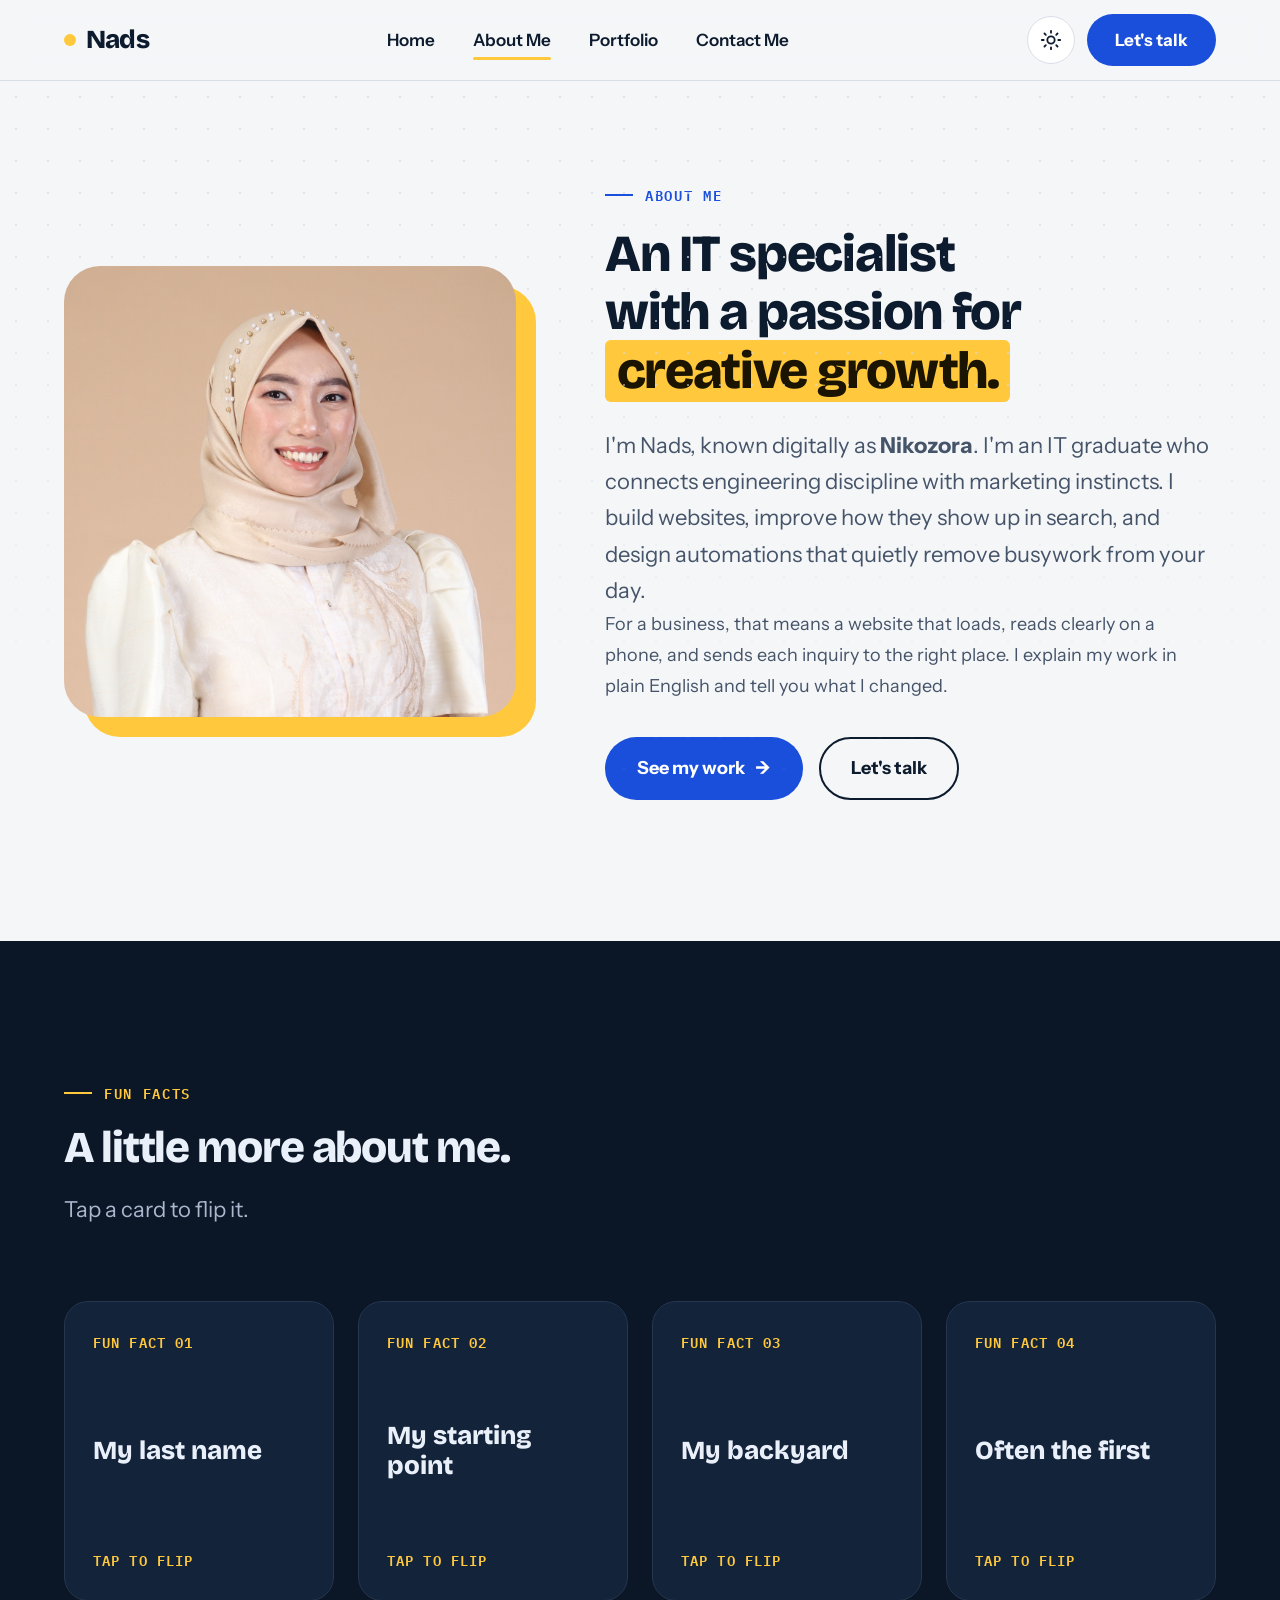
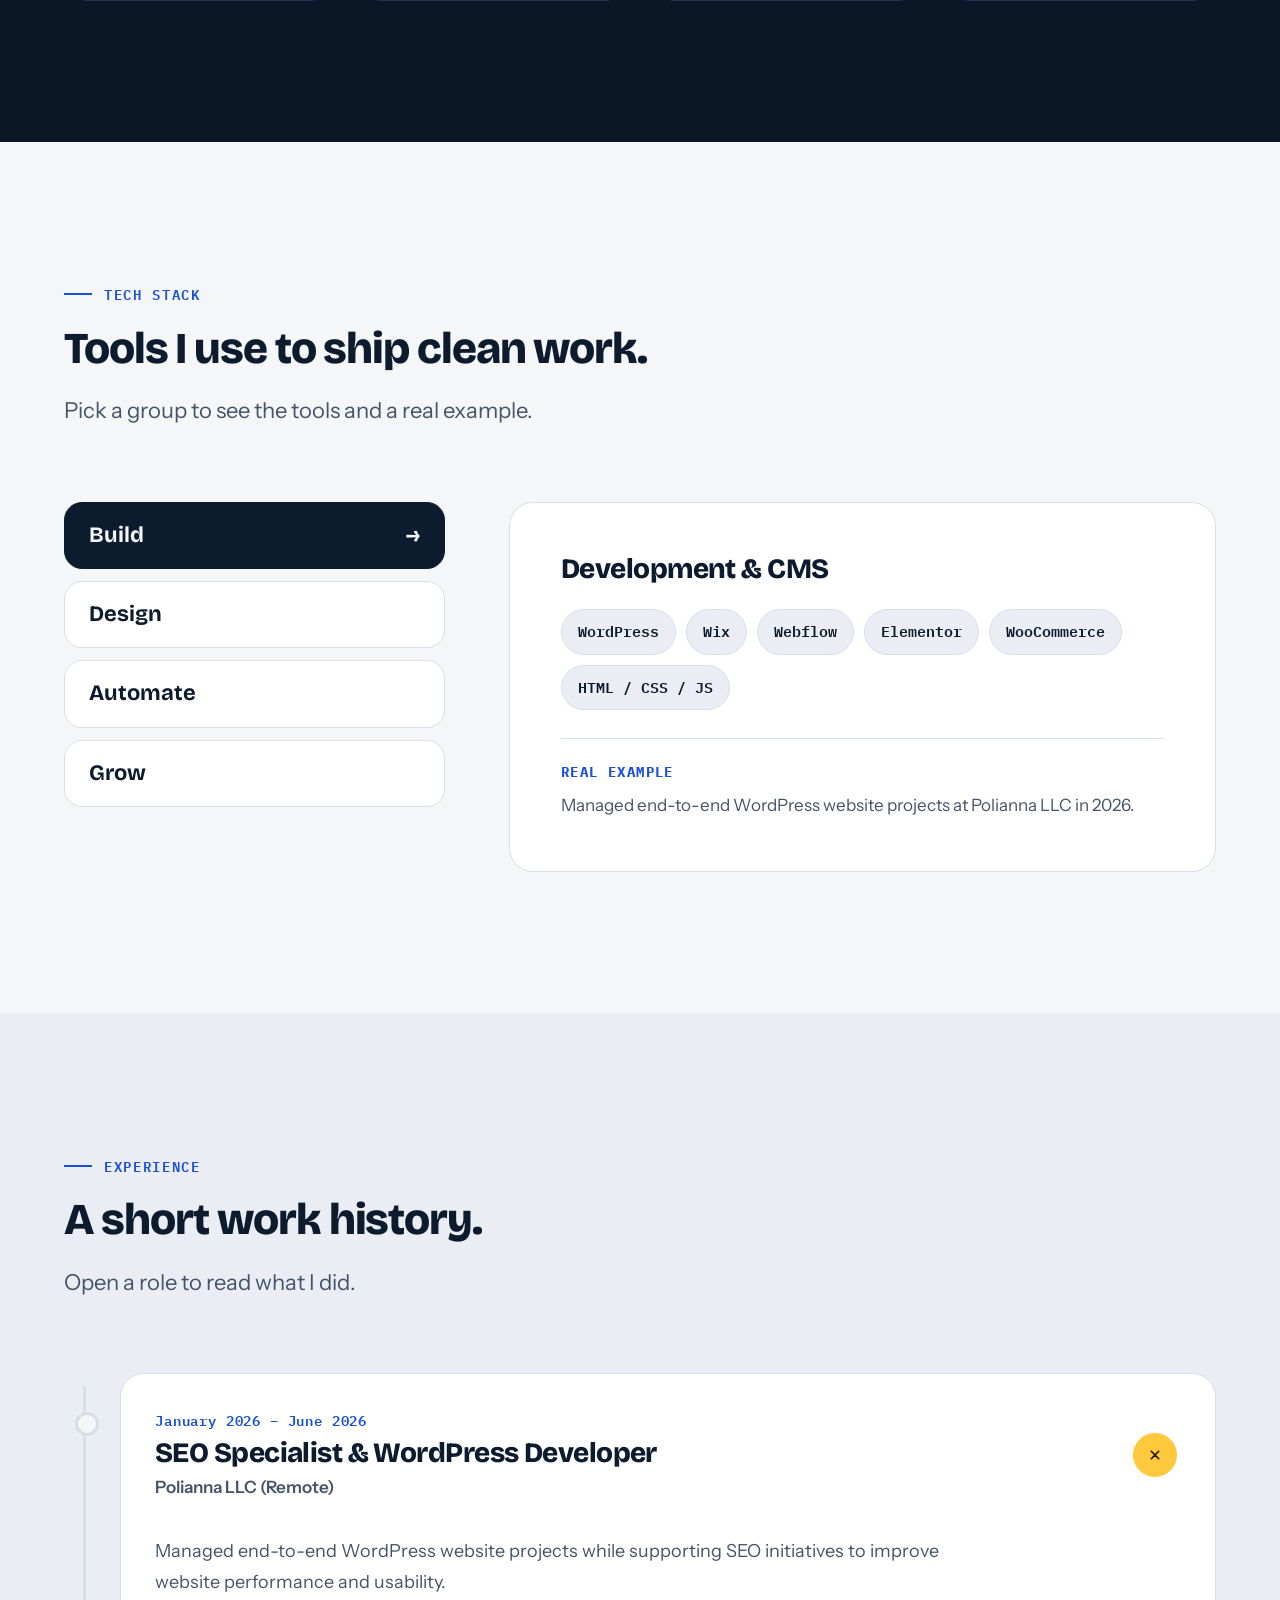
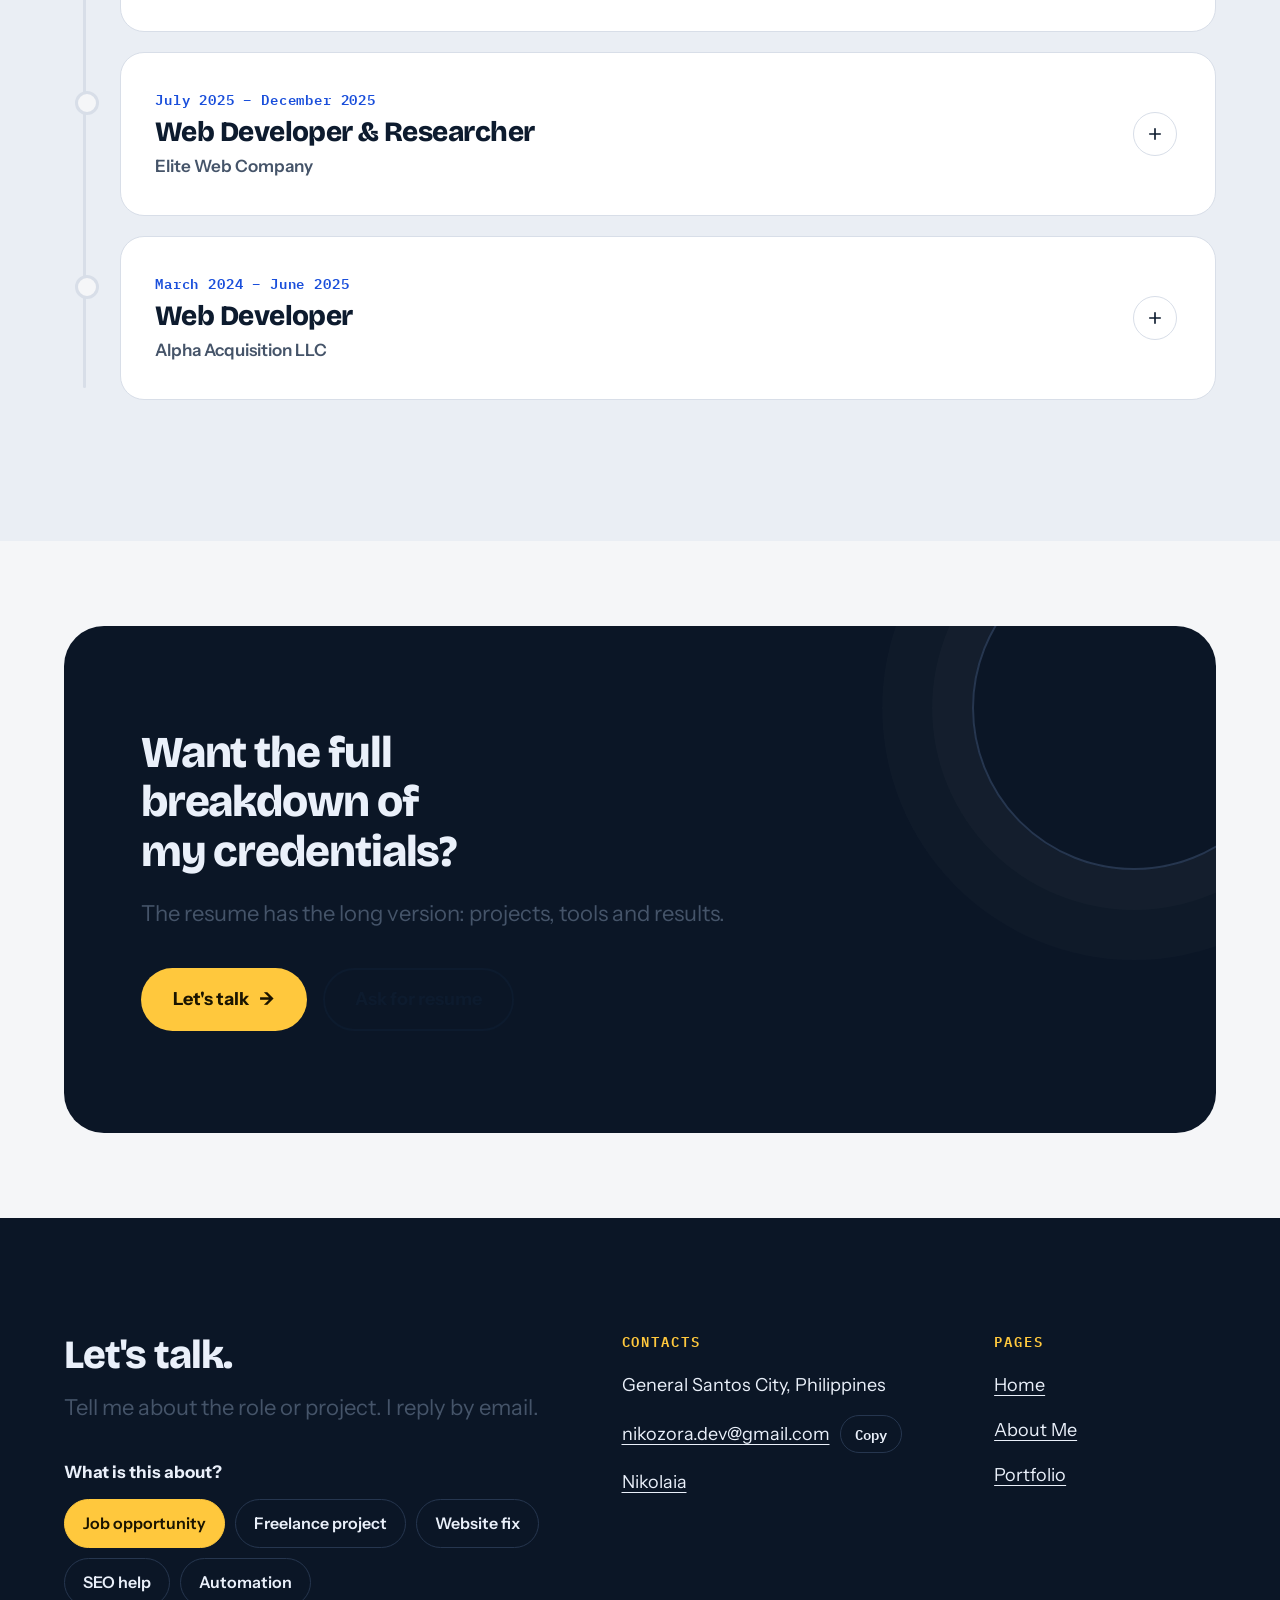
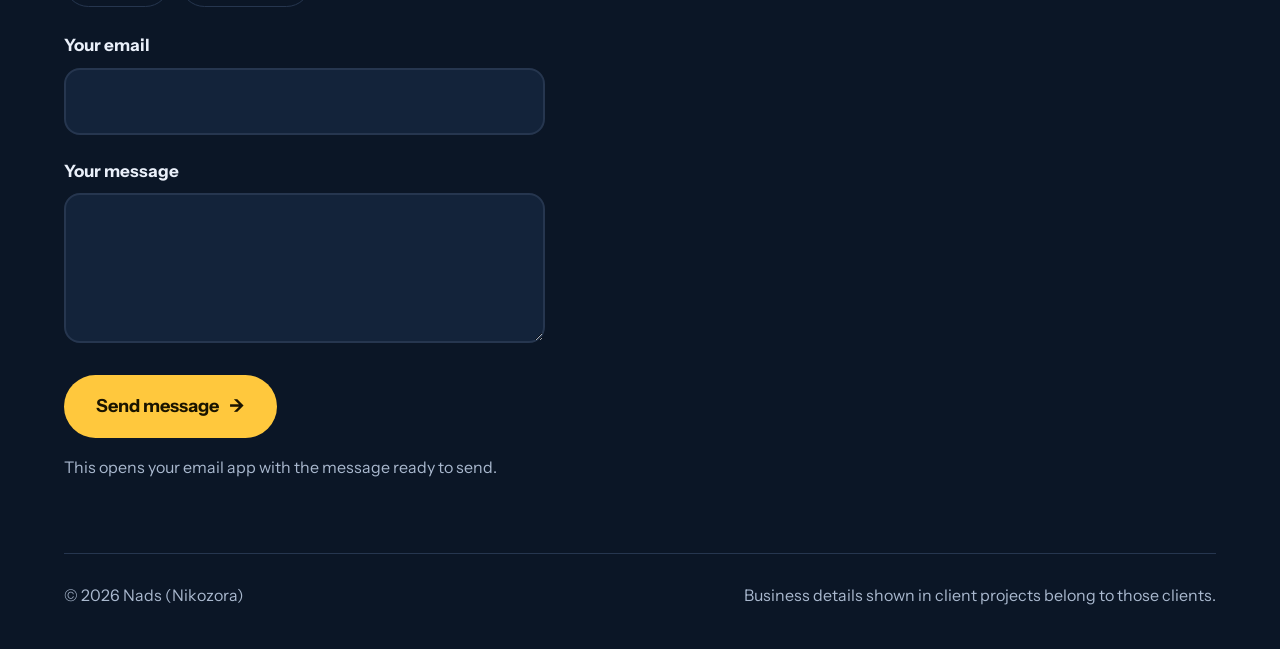
==== commit 3d2ecfa6: "removeresume" ====
--- a/about.html
+++ b/about.html
@@ -451,13 +451,12 @@
             <h2>Want the full breakdown of my credentials?</h2>
             <p class="lead">
               The resume has the long version: projects, tools and results.
-              <span class="ph">[Add resume.pdf to this folder]</span>
             </p>
             <div class="btn-row">
               <a class="btn btn-sun" href="#contact"
                 >Let's talk
                 <span class="arr" aria-hidden="true">&rarr;</span></a
-              ><a class="btn btn-ghost" href="resume.pdf">View resume</a>
+              ><a class="btn btn-ghost" href="#contact">Ask for resume</a>
             </div>
           </div>
         </div>
